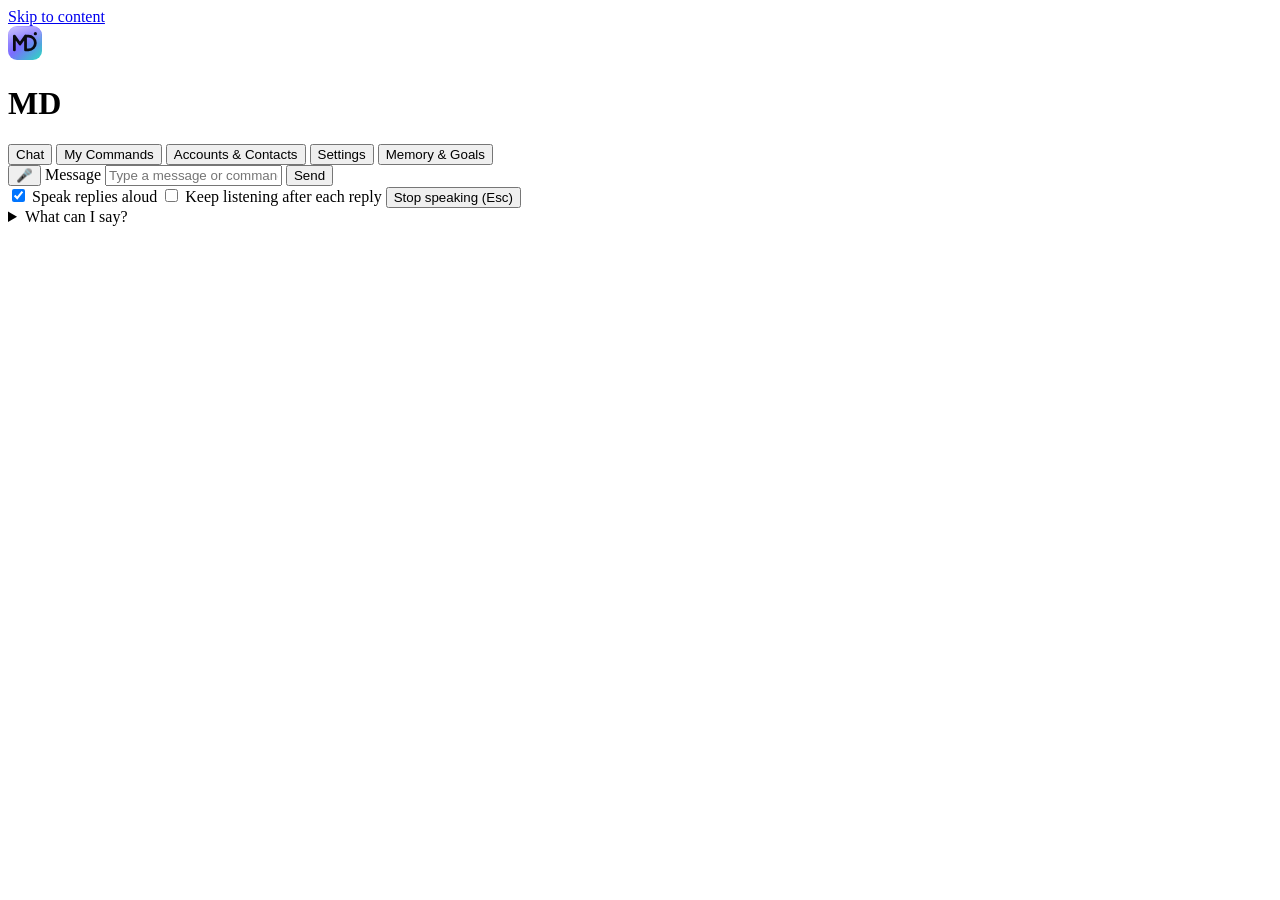
==== desktop/app/web/static/index.html @ e4e957cb "Rebrand to MD, add desktop app and Windows installer build - Website: MD name and monogram logo, ins" ====
<!doctype html>
<html lang="en">
<head>
  <meta charset="utf-8">
  <meta name="viewport" content="width=device-width, initial-scale=1">
  <meta name="token" content="__TOKEN__">
  <title>MD</title>
  <link rel="stylesheet" href="/static/style.css">
</head>
<body>
  <a class="skip" href="#main">Skip to content</a>
  <header class="top">
    <div class="brand-row">
      <svg xmlns="http://www.w3.org/2000/svg" viewBox="0 0 64 64" aria-hidden="true" class="app-logo" width="34" height="34">
        <defs>
          <linearGradient id="mdw-bg" x1="6" y1="4" x2="60" y2="62" gradientUnits="userSpaceOnUse">
            <stop offset="0" stop-color="#a99cff"/>
            <stop offset=".45" stop-color="#7b6cff"/>
            <stop offset="1" stop-color="#2fd4c4"/>
          </linearGradient>
          <linearGradient id="mdw-shine" x1="32" y1="0" x2="32" y2="34" gradientUnits="userSpaceOnUse">
            <stop offset="0" stop-color="#fff" stop-opacity=".35"/>
            <stop offset="1" stop-color="#fff" stop-opacity="0"/>
          </linearGradient>
        </defs>
        <rect width="64" height="64" rx="17" fill="url(#mdw-bg)"/>
        <rect x="1" y="1" width="62" height="62" rx="16" fill="url(#mdw-shine)"/>
        <path d="M12 45V19l10.5 15L33 19v26M33 19h5.5a13 13 0 0 1 0 26H33" fill="none" stroke="#0a0b12" stroke-width="5.2" stroke-linecap="round" stroke-linejoin="round"/>
        <circle cx="51.5" cy="14.5" r="3" fill="#0a0b12"/>
      </svg>
      <h1 id="app-name">MD</h1>
    </div>
    <p id="bg-status" class="muted small" aria-live="polite"></p>
    <nav role="tablist" aria-label="Sections">
      <button role="tab" id="tab-chat" aria-controls="panel-chat" aria-selected="true">Chat</button>
      <button role="tab" id="tab-commands" aria-controls="panel-commands" aria-selected="false" tabindex="-1">My Commands</button>
      <button role="tab" id="tab-accounts" aria-controls="panel-accounts" aria-selected="false" tabindex="-1">Accounts &amp; Contacts</button>
      <button role="tab" id="tab-settings" aria-controls="panel-settings" aria-selected="false" tabindex="-1">Settings</button>
      <button role="tab" id="tab-memory" aria-controls="panel-memory" aria-selected="false" tabindex="-1">Memory &amp; Goals</button>
    </nav>
  </header>

  <main id="main">
    <!-- CHAT -->
    <section role="tabpanel" id="panel-chat" aria-labelledby="tab-chat">
      <div id="log" class="log" role="log" aria-live="polite" aria-label="Conversation"></div>

      <div id="call-banner" class="confirm" hidden role="alertdialog" aria-labelledby="call-q">
        <p id="call-q"></p>
        <p class="muted small">Only record if everyone on the call agrees — recording people without consent is illegal in many places.</p>
        <div class="row">
          <button id="call-record" class="primary">Record &amp; take notes</button>
          <button id="call-skip">No</button>
        </div>
      </div>

      <div id="ask" class="confirm" hidden role="alertdialog" aria-labelledby="ask-q">
        <p id="ask-q"></p>
        <div id="ask-options" class="row"></div>
        <form id="ask-form" class="row" hidden>
          <label class="grow"><span class="sr-only">Your answer</span><input id="ask-input" autocomplete="off"></label>
          <button type="button" class="dictate" data-target="ask-input" aria-label="Answer by voice">🎤</button>
          <button class="primary">Answer</button>
        </form>
        <button id="ask-cancel" class="link">Cancel</button>
      </div>

      <form id="chat-form" class="composer" autocomplete="off">
        <button type="button" id="mic" class="mic" aria-label="Talk (Ctrl+Space)" title="Talk (Ctrl+Space)">
          <span class="mic-icon" aria-hidden="true">🎤</span>
          <span class="mic-level" aria-hidden="true"></span>
        </button>
        <label class="sr-only" for="text">Message</label>
        <input id="text" type="text" placeholder="Type a message or command… (or press Ctrl+Space and speak)">
        <button type="submit" class="primary">Send</button>
      </form>
      <div class="row small">
        <label><input type="checkbox" id="speak-toggle" checked> Speak replies aloud</label>
        <label><input type="checkbox" id="auto-listen"> Keep listening after each reply</label>
        <button type="button" id="stop-speaking" class="link">Stop speaking (Esc)</button>
        <span id="mic-status" class="muted" aria-live="polite"></span>
      </div>
      <details class="hints">
        <summary>What can I say?</summary>
        <p>“open notepad”, “notepad kholo”, “what time is it”, “remind me in 10 minutes to drink water”,
           “read the screen”, “what's on my screen”, “search youtube for naat”, “type hello”, “press ctrl+s”,
           “volume up”, “add goal learn urdu”, “what are my goals”, “start focus for 25 minutes”,
           “battery status”, “namaz ka time”, “open notepad then type hello”,
           “open youtube on NexTube”, “Mama ji ko WhatsApp karo ke main raste mein hoon”, “yeh kya likha hai” — or just chat.
           Say the wake name (Settings → Voice) to talk without pressing anything.
           <b>Ctrl+Alt+T</b> anywhere translates selected text (or the text under the mouse) into Roman Urdu.
           Your own commands from <b>My Commands</b> work here too.</p>
      </details>
    </section>

    <!-- MY COMMANDS -->
    <section role="tabpanel" id="panel-commands" aria-labelledby="tab-commands" hidden>
      <h2>My Commands</h2>
      <p class="muted">Make your own commands. When you say the <b>phrase</b>, the companion does the <b>steps</b> in order.
        Use 🎤 to dictate instead of typing.</p>
      <details class="hints" open>
        <summary>Steps you can use</summary>
        <ul>
          <li><code>open notepad</code>, <code>open gmail</code>, <code>open youtube.com</code></li>
          <li><code>type Assalam-o-Alaikum</code>, <code>press enter</code>, <code>press ctrl+s</code></li>
          <li><code>say: Good morning! Let's start the day.</code> — speaks a message</li>
          <li><code>wait 2</code> — pause 2 seconds</li>
          <li><code>start focus for 50 minutes</code>, <code>remind me in 30 minutes to stretch</code></li>
          <li><code>what time is it</code>, <code>namaz ka time</code>, <code>what are my goals</code>, <code>volume down</code></li>
        </ul>
      </details>
      <div id="commands"></div>
      <div class="row">
        <button id="add-command">+ Add command</button>
        <button id="save-commands" class="primary">Save commands</button>
        <span id="commands-status" class="muted" aria-live="polite"></span>
      </div>
    </section>

    <!-- ACCOUNTS & CONTACTS -->
    <section role="tabpanel" id="panel-accounts" aria-labelledby="tab-accounts" hidden>
      <h2>Accounts</h2>
      <p class="muted">When you say “open YouTube”, I ask which account to use. Each browser profile is one account.
        Tick the profiles that belong to each site and give them the names you will say — e.g. YouTube: “NexTube”, “Ruhani Nasheeds”.
        If nothing is ticked for a site, I offer all profiles.</p>
      <div id="accounts"></div>

      <h2>WhatsApp contacts</h2>
      <p class="muted">Tell me how you say a name and how it is saved in WhatsApp. A phone number (with country code, e.g. +92…)
        opens the exact chat; without it I search WhatsApp for the saved name. I always read the message back and ask before sending.</p>
      <div id="contacts"></div>
      <div class="row">
        <button id="add-contact">+ Add contact</button>
        <button id="save-accounts" class="primary">Save accounts &amp; contacts</button>
        <span id="accounts-status" class="muted" aria-live="polite"></span>
      </div>
    </section>

    <!-- SETTINGS -->
    <section role="tabpanel" id="panel-settings" aria-labelledby="tab-settings" hidden>
      <h2>Settings</h2>
      <form id="settings-form">
        <fieldset>
          <legend>Features — switch on what you want</legend>
          <div id="features" class="features"></div>
        </fieldset>

        <fieldset>
          <legend>About you</legend>
          <label>Assistant's name (the wake word follows it: “Hey MD”) <input name="assistant.name" placeholder="MD"></label>
          <label>Your name <input name="user.name"></label>
          <label>City <input name="user.city"></label>
          <label>Latitude <input name="user.latitude" inputmode="decimal" placeholder="e.g. 24.86"></label>
          <label>Longitude <input name="user.longitude" inputmode="decimal" placeholder="e.g. 67.01"></label>
          <p class="muted">Latitude/longitude are needed for prayer times. Find them by searching “&lt;your city&gt; coordinates”.</p>
        </fieldset>

        <fieldset>
          <legend>AI model</legend>
          <label>Chat model <select name="llm.chat_model" id="model-select"></select></label>
          <label>Creativity (0–1) <input name="llm.temperature" type="number" step="0.1" min="0" max="1"></label>
          <label>Max reply length (tokens) <input name="llm.max_tokens" type="number" min="50" max="4000"></label>
          <label>Translation model (English → Roman Urdu) <select name="llm.translate_model" id="translate-model-select"></select></label>
        </fieldset>

        <fieldset>
          <legend>Voice</legend>
          <label class="check"><input type="checkbox" name="voice.wake_enabled"> Wake word — talk by saying my name, no button needed</label>
          <label>Wake names (comma separated) <input name="voice.wake_phrases" placeholder="hey companion, companion"></label>
          <p class="muted">Pick a name that isn't an everyday word (e.g. “Hey Noor”, “Companion”), so normal talk doesn't wake me.</p>
          <label>Wake sensitivity <input name="voice.wake_sensitivity" type="range" min="0.6" max="0.95" step="0.01"></label>
          <p class="muted small">Left = wakes more easily (more false alarms). Right = you must say the name clearly.</p>
          <label>Microphone <select name="voice.input_device" id="mic-select"></select></label>
          <div class="row">
            <button type="button" id="mic-test">Test microphone (speak for 4 seconds)</button>
            <span id="mic-test-result" class="muted" aria-live="polite"></span>
          </div>
          <label>Speech recognition model
            <select name="voice.stt_model_size">
              <option value="tiny">tiny — fastest</option>
              <option value="base">base — fast (default)</option>
              <option value="small">small — understands accents better, ~3x slower</option>
              <option value="medium">medium — best, slow</option>
            </select></label>
          <label>Language you speak
            <select name="voice.language">
              <option value="en">English / Roman Urdu</option>
              <option value="ur">Urdu (writes Urdu script)</option>
              <option value="hi">Hindi (writes Devanagari)</option>
              <option value="">Auto-detect</option>
            </select></label>
          <label>Words to expect (names, Urdu words) <textarea name="voice.hint" rows="2"></textarea></label>
          <label>Voice for replies <select id="voice-select"></select></label>
          <label>Speaking speed <input id="rate" type="range" min="0.6" max="1.6" step="0.1" value="1"></label>
        </fieldset>


        <fieldset>
          <legend>Voice print — only trusted voices can wake me</legend>
          <label class="check"><input type="checkbox" name="voice.voiceprint_enabled"> Only respond to enrolled voices (up to 2 people)</label>
          <p class="muted small">Until someone enrols, everyone is accepted. This keeps strangers and the TV from giving commands;
            it is not strong security — a recording of your voice could fool it — and it never unlocks the computer.</p>
          <label>How strict (0.3 = easy … 0.8 = very strict) <input name="voice.voiceprint_threshold" type="range" min="0.3" max="0.8" step="0.05"></label>
          <ul id="vp-profiles" class="list"></ul>
          <div id="vp-enrol" class="card">
            <p><b>Enrol a voice</b> — press each button, wait for the beep, and read the sentence in your normal voice (uses this laptop's microphone).</p>
            <ol id="vp-sentences"></ol>
            <div class="row">
              <label class="grow">Name for this voice <input id="vp-name" placeholder="e.g. Muheb"></label>
              <button type="button" id="vp-save" class="primary">Save voice</button>
            </div>
            <p id="vp-status" class="muted" aria-live="polite"></p>
          </div>
        </fieldset>

        <fieldset>
          <legend>Prayer &amp; daily routine</legend>
          <label class="check"><input type="checkbox" name="scheduler.prayer_reminders_enabled"> Prayer reminders</label>
          <label>Calculation method
            <select name="scheduler.prayer_method">
              <option>KARACHI</option><option>MUSLIM_WORLD_LEAGUE</option><option>UMM_AL_QURA</option>
              <option>EGYPTIAN</option><option>NORTH_AMERICA</option><option>DUBAI</option>
              <option>KUWAIT</option><option>QATAR</option><option>SINGAPORE</option>
            </select></label>
          <label>Madhab (Asr time)
            <select name="scheduler.madhab"><option>HANAFI</option><option>SHAFI</option></select></label>
          <label>Remind minutes before prayer <input name="scheduler.prayer_reminder_minutes_before" type="number" min="0" max="60"></label>
          <label>Daily check-in time <input name="scheduler.checkin_time" type="time"></label>
          <label class="check"><input type="checkbox" name="scheduler.wakeup_enabled"> Morning wake-up message</label>
          <label>Wake-up time <input name="scheduler.wakeup_time" type="time"></label>
        </fieldset>

        <fieldset>
          <legend>Expert mode — web development, design, architecture</legend>
          <label>Answer technical questions with
            <select name="expert.provider">
              <option value="local">Local model (free, private, slower and less capable)</option>
              <option value="claude">Claude (needs your own Anthropic API key; costs money)</option>
            </select></label>
          <label>Claude model
            <select name="expert.claude_model">
              <option value="claude-opus-5">Claude Opus 5 — best quality ($5 / $25 per million tokens)</option>
              <option value="claude-sonnet-5">Claude Sonnet 5 — cheaper ($2 / $10)</option>
              <option value="claude-haiku-4-5">Claude Haiku 4.5 — cheapest ($1 / $5)</option>
            </select></label>
          <label>Thinking effort
            <select name="expert.effort"><option>low</option><option>medium</option><option>high</option><option>xhigh</option><option>max</option></select></label>
          <label>Weekly spending limit (US$) <input name="expert.weekly_budget_usd" type="number" min="0" step="0.5"></label>
          <label class="check"><input type="checkbox" name="expert.route_technical"> Send web-dev / architecture questions to expert mode automatically</label>
          <p id="expert-usage" class="muted small"></p>
          <p class="muted small">To use Claude, set the <code>ANTHROPIC_API_KEY</code> environment variable in Windows yourself
            (or run <code>ant auth login</code>), then restart MD. MD never asks for or stores your key.
            When the weekly limit is reached, MD switches back to the local model until Monday.</p>
        </fieldset>

        <fieldset>
          <legend>Calls</legend>
          <label class="check"><input type="checkbox" name="calls.enabled"> Notice calls (WhatsApp, Teams, Zoom, Meet…) and stay silent during them</label>
          <label class="check"><input type="checkbox" name="calls.offer_recording"> Ask on every call whether to record it and take notes</label>
          <label class="check"><input type="checkbox" name="calls.debrief"> Talk the call through with me afterwards</label>
          <p class="muted small">Recordings and notes are saved on this laptop in <code>data/calls</code>. MD never records without asking you.</p>
        </fieldset>

        <fieldset>
          <legend>Background</legend>
          <label class="check"><input type="checkbox" id="autostart"> Start MD in the background when I sign in to Windows (tray icon, no windows)</label>
          <label class="check"><input type="checkbox" id="startmenu"> Show MD in the Start menu</label>
          <label class="check"><input type="checkbox" id="mouse-reading"> Mouse reading — say what's under the pointer when it rests</label>
          <p class="muted small">MD lives in the tray (near the clock). Closing this window keeps it running; use
            <b>Quit</b> in the tray menu to stop it. Ctrl+Alt+N opens this window from anywhere. While Windows is locked
            MD still listens and can answer, remind and read notifications, but won't control the computer until you unlock it.</p>
          <p id="bg-message" class="muted" aria-live="polite"></p>
        </fieldset>

        <fieldset>
          <legend>Notifications</legend>
          <label class="check"><input type="checkbox" name="notifications.enabled"> Watch notifications and read them out</label>
          <label class="check"><input type="checkbox" name="notifications.windows_toasts"> From all apps (Windows notifications — WhatsApp, Outlook, Teams…)</label>
          <label class="check"><input type="checkbox" name="notifications.browser_tabs"> From open browser tabs — unread counts in Gmail, WhatsApp Web, TikTok, Instagram… (works even when their notifications are off)</label>
          <label class="check"><input type="checkbox" name="notifications.read_content"> Read the message text aloud (off = only say which app)</label>
        </fieldset>

        <fieldset>
          <legend>Shortcuts &amp; WhatsApp</legend>
          <label class="check"><input type="checkbox" name="hotkeys.enabled"> Hotkeys on</label>
          <label>Translate hotkey <input name="hotkeys.translate" placeholder="&lt;ctrl&gt;+&lt;alt&gt;+t"></label>
          <label>Talk hotkey <input name="hotkeys.talk" placeholder="&lt;ctrl&gt;+&lt;alt&gt;+&lt;space&gt;"></label>
          <label>WhatsApp message language
            <select name="whatsapp.message_language">
              <option value="roman_urdu">Roman Urdu (convert English dictation)</option>
              <option value="as_spoken">Exactly as I said it</option>
            </select></label>
          <label class="check"><input type="checkbox" name="whatsapp.verify_contact"> Check the chat name on screen before sending (recommended)</label>
        </fieldset>

        <fieldset>
          <legend>Focus sessions</legend>
          <label>Default length (minutes) <input name="focus.default_minutes" type="number" min="5" max="180"></label>
          <label>Distracting sites/apps (comma separated) <input name="focus.distractions"></label>
        </fieldset>

        <div class="row sticky">
          <button type="submit" class="primary">Save settings</button>
          <span id="settings-status" class="muted" aria-live="polite"></span>
        </div>
      </form>
    </section>

    <!-- MEMORY & GOALS -->
    <section role="tabpanel" id="panel-memory" aria-labelledby="tab-memory" hidden>
      <h2>Memory &amp; Goals</h2>
      <p id="prayer-line" class="card"></p>

      <h3>Goals</h3>
      <ul id="goals" class="list"></ul>
      <form id="goal-form" class="row">
        <label class="grow">New goal <input id="goal-input"></label>
        <button type="button" class="dictate" data-target="goal-input" aria-label="Dictate goal">🎤</button>
        <button class="primary">Add goal</button>
      </form>

      <h3>Reminders</h3>
      <ul id="reminders" class="list"></ul>

      <h3>What I remember about you</h3>
      <ul id="memories" class="list"></ul>
      <form id="memory-form" class="row">
        <label class="grow">Teach me something <input id="memory-input" placeholder="e.g. My sister's name is Ayesha"></label>
        <button type="button" class="dictate" data-target="memory-input" aria-label="Dictate memory">🎤</button>
        <button class="primary">Remember</button>
      </form>
    </section>
  </main>

  <div id="toast" class="toast" role="status" aria-live="assertive" hidden></div>

  <template id="platform-tpl">
    <fieldset class="platform">
      <legend></legend>
      <div class="profiles"></div>
    </fieldset>
  </template>

  <template id="contact-tpl">
    <div class="contact card row">
      <label class="grow">I say <input class="spoken" placeholder="mama ji"></label>
      <label class="grow">Saved in WhatsApp as <input class="wa-name" placeholder="Mama Ji"></label>
      <label class="grow">Phone (optional) <input class="phone" placeholder="+92 300 1234567" inputmode="tel"></label>
      <button type="button" class="dictate-contact" aria-label="Dictate name">🎤</button>
      <button type="button" class="delete danger">Delete</button>
    </div>
  </template>

  <template id="command-tpl">
    <div class="command card">
      <label>When I say
        <span class="row"><input class="phrase grow" placeholder="e.g. work mode">
        <button type="button" class="dictate-phrase" aria-label="Dictate phrase">🎤</button></span>
      </label>
      <label>Do these steps (one per line)
        <textarea class="steps" rows="4" placeholder="open vs code&#10;open gmail&#10;say: Let's get to work!"></textarea>
      </label>
      <div class="row">
        <button type="button" class="dictate-step">🎤 Add a step by voice</button>
        <button type="button" class="check-steps">Check steps</button>
        <button type="button" class="try">▶ Try it</button>
        <button type="button" class="delete danger">Delete</button>
      </div>
      <ul class="preview small"></ul>
    </div>
  </template>

  <script src="/static/app.js"></script>
</body>
</html>
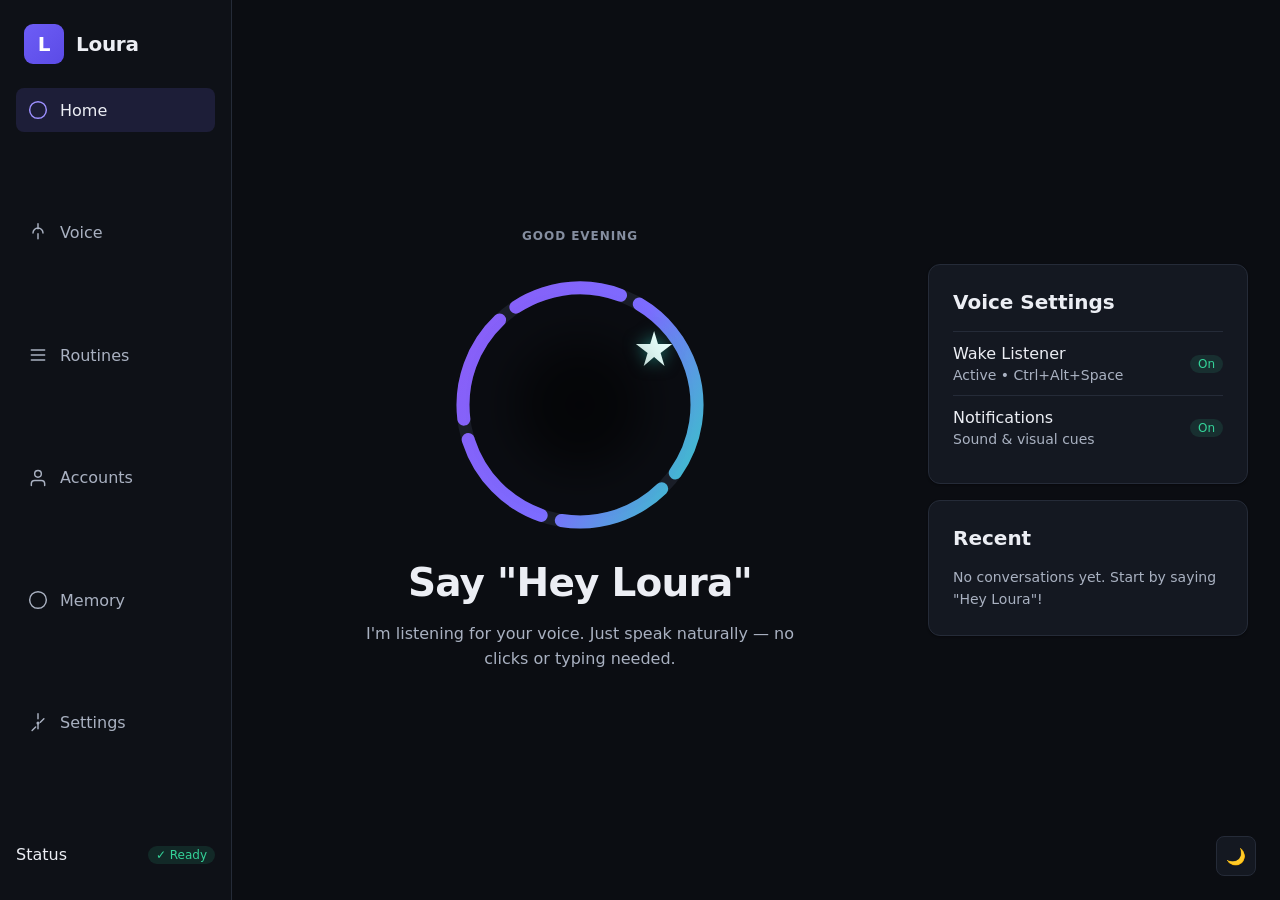
==== commit f3dfc226: "Build complete Loura voice assistant website - Production-ready HTML/CSS/JavaScript implementation -" ====
--- a/desktop/app/web/static/index.html
+++ b/desktop/app/web/static/index.html
@@ -1,375 +1,533 @@
-<!doctype html>
+<!DOCTYPE html>
 <html lang="en">
 <head>
-  <meta charset="utf-8">
-  <meta name="viewport" content="width=device-width, initial-scale=1">
-  <meta name="token" content="__TOKEN__">
-  <title>MD</title>
-  <link rel="stylesheet" href="/static/style.css">
+    <meta charset="UTF-8">
+    <meta name="viewport" content="width=device-width, initial-scale=1.0">
+    <title>Loura - Voice Assistant</title>
+    <style>
+        * { margin: 0; padding: 0; box-sizing: border-box; }
+        html, body { height: 100%; }
+
+        :root {
+            --violet: #8b5cf6;
+            --indigo: #7c6cff;
+            --teal: #2dd4bf;
+            --star: #e6fffb;
+            --bg: #0b0d12;
+            --bg-side: #0e1117;
+            --surface: #141821;
+            --surface-2: #1a1f2a;
+            --surface-3: #222836;
+            --border: #252b38;
+            --border-strong: #353d4f;
+            --control-border: #646d82;
+            --text: #eceef4;
+            --text-2: #a9b1c1;
+            --text-3: #858ea0;
+            --accent: #9d90ff;
+            --accent-bg: #6d5df6;
+            --accent-bg-hover: #7b6cff;
+            --accent-soft: rgba(124, 108, 255, 0.14);
+            --focus: #b3a9ff;
+            --success: #34d399;
+            --warning: #fbbf24;
+            --danger: #f87171;
+            --shadow-1: 0 1px 2px rgba(0, 0, 0, 0.35);
+            --shadow-2: 0 6px 20px rgba(0, 0, 0, 0.35), 0 1px 3px rgba(0, 0, 0, 0.3);
+            --shadow-3: 0 18px 48px rgba(0, 0, 0, 0.5);
+            --font: "Segoe UI Variable Text", "Segoe UI", system-ui, sans-serif;
+            --font-display: "Segoe UI Variable Display", "Segoe UI", system-ui, sans-serif;
+            --ease: cubic-bezier(0.2, 0.7, 0.2, 1);
+        }
+
+        :root[data-theme="light"] {
+            --bg: #f5f6fa;
+            --bg-side: #eef0f6;
+            --surface: #ffffff;
+            --surface-2: #f3f4f8;
+            --surface-3: #e9ebf2;
+            --border: #e1e4ec;
+            --border-strong: #cbd0dc;
+            --control-border: #858c9e;
+            --text: #11141d;
+            --text-2: #4a5263;
+            --text-3: #636b7d;
+            --accent: #5443e0;
+            --accent-bg: #5b4be6;
+            --accent-bg-hover: #4d3ddc;
+            --accent-soft: rgba(91, 75, 230, 0.1);
+            --focus: #5b4be6;
+            --success: #0f7b5a;
+            --warning: #9a5b00;
+            --danger: #c62828;
+            --star: #5b4be6;
+            --shadow-1: 0 1px 2px rgba(17, 20, 29, 0.06);
+            --shadow-2: 0 6px 20px rgba(17, 20, 29, 0.08), 0 1px 3px rgba(17, 20, 29, 0.06);
+            --shadow-3: 0 18px 48px rgba(17, 20, 29, 0.16);
+        }
+
+        body {
+            background: var(--bg);
+            color: var(--text);
+            font: 400 16px/1.55 var(--font);
+        }
+
+        h1 { font: 600 31px/37px var(--font-display); letter-spacing: -0.01em; margin: 0; }
+        h2 { font: 600 20px/26px var(--font-display); margin: 0; }
+        h3 { font: 600 16px var(--font-display); margin: 0; }
+
+        .app { display: grid; grid-template-columns: 232px 1fr; height: 100vh; }
+
+        .sidebar {
+            display: flex;
+            flex-direction: column;
+            background: var(--bg-side);
+            border-right: 1px solid var(--border);
+            padding: 24px 16px;
+            gap: 24px;
+            overflow-y: auto;
+        }
+
+        .brand { display: flex; align-items: center; gap: 12px; padding: 0 8px; }
+        .brand-icon {
+            width: 40px;
+            height: 40px;
+            border-radius: 9px;
+            background: linear-gradient(135deg, #6d5df6, #5b4be6);
+            display: flex;
+            align-items: center;
+            justify-content: center;
+            color: #fff;
+            font: 600 20px var(--font-display);
+        }
+        .brand-name { font: 600 20px var(--font-display); letter-spacing: -0.015em; }
+
+        .nav { display: grid; gap: 2px; flex: 1; }
+        .nav-btn {
+            display: flex;
+            align-items: center;
+            gap: 12px;
+            width: 100%;
+            height: 44px;
+            padding: 0 12px;
+            background: transparent;
+            border: none;
+            border-radius: 8px;
+            color: var(--text-2);
+            font: 500 16px var(--font);
+            cursor: pointer;
+            transition: all 150ms var(--ease);
+        }
+        .nav-btn:hover { background: var(--surface-2); color: var(--text); }
+        .nav-btn.active { background: var(--accent-soft); color: var(--text); }
+        .nav-btn.active svg { stroke: var(--accent); }
+        .nav-icon { width: 20px; height: 20px; flex: none; stroke: currentColor; stroke-width: 1.75; stroke-linecap: round; stroke-linejoin: round; }
+
+        main { overflow-y: auto; }
+        .panel { max-width: 1040px; margin: 0 auto; padding: 32px; display: none; }
+        .panel.active { display: block; }
+
+        .panel-home {
+            display: grid !important;
+            grid-template-columns: 1fr 320px;
+            gap: 32px;
+            min-height: 100vh;
+            place-items: center;
+            max-width: 1200px;
+        }
+
+        .stage { display: flex; flex-direction: column; align-items: center; gap: 16px; text-align: center; }
+        .eyebrow { font: 600 12px var(--font); letter-spacing: 0.08em; text-transform: uppercase; color: var(--text-3); }
+
+        .orb {
+            position: relative;
+            width: 260px;
+            height: 260px;
+            border: none;
+            background: none;
+            padding: 0;
+            cursor: pointer;
+            display: grid;
+            place-items: center;
+            border-radius: 50%;
+            -webkit-tap-highlight-color: transparent;
+            margin: 16px 0 0;
+        }
+
+        .orb-svg {
+            width: 100%;
+            height: 100%;
+            overflow: visible;
+        }
+
+        .orb-track { fill: none; stroke: var(--border); stroke-width: 10; opacity: 0.6; }
+        .orb-ring {
+            fill: none;
+            stroke: url(#gradient);
+            stroke-width: 10;
+            stroke-linecap: round;
+            stroke-dasharray: 84 16;
+            transform: rotate(-18deg);
+            transform-origin: 100px 100px;
+            transition: stroke-width 240ms var(--ease);
+        }
+
+        .orb-spinner { transform-origin: 100px 100px; }
+        .orb-star { fill: var(--star); transform-origin: 157px 43px; filter: drop-shadow(0 0 6px rgba(45, 212, 191, 0.55)); }
+        :root[data-theme="light"] .orb-star { filter: none; }
+
+        .orb-halo {
+            position: absolute;
+            inset: 14%;
+            border-radius: 50%;
+            background: radial-gradient(circle, rgba(124, 108, 255, 0.35), rgba(45, 212, 191, 0.08) 55%, transparent 70%);
+            filter: blur(18px);
+            opacity: 0.55;
+            transition: opacity 240ms var(--ease);
+            pointer-events: none;
+        }
+
+        .orb-wave {
+            position: absolute;
+            inset: 19%;
+            border-radius: 50%;
+            border: 2px solid var(--indigo);
+            opacity: 0;
+            pointer-events: none;
+        }
+
+        .orb[data-phase="idle"] .orb-svg { animation: breathe 5s ease-in-out infinite; }
+        .orb[data-phase="listening"] .orb-ring { stroke-width: 12; }
+        .orb[data-phase="listening"] .orb-halo { opacity: 1; }
+        .orb[data-phase="thinking"] .orb-spinner { animation: spin 1.1s cubic-bezier(0.5, 0.1, 0.5, 0.9) infinite; }
+        .orb[data-phase="speaking"] .orb-wave { animation: ripple 2.1s var(--ease) infinite; }
+        .orb[data-phase="speaking"] .orb-wave.w2 { animation-delay: 0.7s; }
+        .orb[data-phase="speaking"] .orb-wave.w3 { animation-delay: 1.4s; }
+
+        @keyframes breathe { 0%, 100% { transform: scale(1); } 50% { transform: scale(1.025); } }
+        @keyframes spin { to { transform: rotate(360deg); } }
+        @keyframes ripple { 0% { transform: scale(0.85); opacity: 0.55; } 100% { transform: scale(1.45); opacity: 0; } }
+
+        .phase-title { font: 600 39px/47px var(--font-display); letter-spacing: -0.02em; margin-top: 8px; }
+        .phase-hint { color: var(--text-2); max-width: 44ch; }
+
+        .home-side { display: grid; gap: 16px; }
+
+        .card {
+            background: var(--surface);
+            border: 1px solid var(--border);
+            border-radius: 12px;
+            padding: 24px;
+            box-shadow: var(--shadow-1);
+        }
+
+        .switch-row {
+            display: flex;
+            align-items: center;
+            justify-content: space-between;
+            gap: 16px;
+            padding: 12px 0;
+            border-top: 1px solid var(--border);
+        }
+        .switch-row:first-child { border-top: none; padding-top: 0; }
+
+        .switch-label { font: 500 16px var(--font); }
+        .switch-desc { font: 400 14px var(--font); color: var(--text-2); margin-top: 4px; }
+
+        .badge {
+            display: inline-flex;
+            align-items: center;
+            gap: 4px;
+            padding: 2px 8px;
+            border-radius: 999px;
+            font: 500 12px var(--font);
+            color: var(--success);
+            background: rgba(52, 211, 153, 0.12);
+        }
+
+        .btn {
+            display: inline-flex;
+            align-items: center;
+            justify-content: center;
+            gap: 8px;
+            height: 40px;
+            padding: 0 16px;
+            border-radius: 8px;
+            border: none;
+            font: 600 14px var(--font);
+            cursor: pointer;
+            transition: background 150ms var(--ease);
+        }
+
+        .btn-primary { background: var(--accent-bg); color: #fff; box-shadow: var(--shadow-1); }
+        .btn-primary:hover { background: var(--accent-bg-hover); }
+
+        .btn-secondary { background: var(--surface-2); border: 1px solid var(--border-strong); color: var(--text); }
+        .btn-secondary:hover { background: var(--surface-3); }
+
+        .voice-grid {
+            display: grid;
+            grid-template-columns: repeat(auto-fill, minmax(200px, 1fr));
+            gap: 12px;
+            margin-top: 24px;
+        }
+
+        .voice-card {
+            position: relative;
+            display: grid;
+            gap: 8px;
+            padding: 16px;
+            background: var(--surface-2);
+            border: 1px solid var(--border);
+            border-radius: 12px;
+            cursor: pointer;
+            transition: border-color 150ms var(--ease);
+        }
+
+        .voice-card:hover { border-color: var(--border-strong); }
+        .voice-card.selected { border-color: var(--accent); box-shadow: 0 0 0 1px var(--accent) inset; }
+
+        .voice-pick { display: flex; align-items: center; gap: 12px; }
+        .avatar {
+            width: 40px;
+            height: 40px;
+            border-radius: 50%;
+            flex: none;
+            display: grid;
+            place-items: center;
+            font: 650 16px var(--font);
+            color: #fff;
+            background: linear-gradient(135deg, hsl(240, 70%, 58%), hsl(280, 70%, 45%));
+        }
+        .voice-meta { display: grid; min-width: 0; }
+        .voice-name { font: 600 16px var(--font); }
+        .voice-accent { font: 400 12px var(--font); color: var(--text-2); }
+
+        .theme-btn {
+            position: fixed;
+            bottom: 24px;
+            right: 24px;
+            width: 40px;
+            height: 40px;
+            border-radius: 8px;
+            background: var(--surface);
+            border: 1px solid var(--border);
+            cursor: pointer;
+            display: grid;
+            place-items: center;
+            font: 16px system-ui;
+            transition: background 150ms var(--ease);
+        }
+
+        .theme-btn:hover { background: var(--surface-2); }
+
+        @media (prefers-reduced-motion: reduce) {
+            * { animation-duration: 1ms !important; transition-duration: 1ms !important; }
+            .orb[data-phase="thinking"] .orb-ring { stroke-dasharray: 20 6; }
+        }
+
+        @media (max-width: 820px) {
+            .app { grid-template-columns: 1fr; }
+            .sidebar { display: none; }
+            .panel { padding: 24px 16px; }
+            .panel-home { grid-template-columns: 1fr; }
+            .orb { width: 210px; height: 210px; }
+        }
+    </style>
 </head>
-<body>
-  <a class="skip" href="#main">Skip to content</a>
-  <header class="top">
-    <div class="brand-row">
-      <svg xmlns="http://www.w3.org/2000/svg" viewBox="0 0 64 64" aria-hidden="true" class="app-logo" width="34" height="34">
-        <defs>
-          <linearGradient id="mdw-bg" x1="6" y1="4" x2="60" y2="62" gradientUnits="userSpaceOnUse">
-            <stop offset="0" stop-color="#a99cff"/>
-            <stop offset=".45" stop-color="#7b6cff"/>
-            <stop offset="1" stop-color="#2fd4c4"/>
-          </linearGradient>
-          <linearGradient id="mdw-shine" x1="32" y1="0" x2="32" y2="34" gradientUnits="userSpaceOnUse">
-            <stop offset="0" stop-color="#fff" stop-opacity=".35"/>
-            <stop offset="1" stop-color="#fff" stop-opacity="0"/>
-          </linearGradient>
-        </defs>
-        <rect width="64" height="64" rx="17" fill="url(#mdw-bg)"/>
-        <rect x="1" y="1" width="62" height="62" rx="16" fill="url(#mdw-shine)"/>
-        <path d="M12 45V19l10.5 15L33 19v26M33 19h5.5a13 13 0 0 1 0 26H33" fill="none" stroke="#0a0b12" stroke-width="5.2" stroke-linecap="round" stroke-linejoin="round"/>
-        <circle cx="51.5" cy="14.5" r="3" fill="#0a0b12"/>
-      </svg>
-      <h1 id="app-name">MD</h1>
+<body data-theme="dark">
+    <div class="app">
+        <div class="sidebar">
+            <div class="brand">
+                <div class="brand-icon">L</div>
+                <div class="brand-name">Loura</div>
+            </div>
+
+            <div class="nav">
+                <button class="nav-btn active" data-page="home" onclick="switchPage(this)">
+                    <svg class="nav-icon" viewBox="0 0 24 24" fill="none"><circle cx="12" cy="12" r="10"></circle></svg>
+                    Home
+                </button>
+                <button class="nav-btn" data-page="voice" onclick="switchPage(this)">
+                    <svg class="nav-icon" viewBox="0 0 24 24" fill="none"><path d="M12 1v6m0 6v6M6 12a6 6 0 0 1 12 0"></path></svg>
+                    Voice
+                </button>
+                <button class="nav-btn" data-page="routines" onclick="switchPage(this)">
+                    <svg class="nav-icon" viewBox="0 0 24 24" fill="none"><path d="M4 6h16M4 12h16M4 18h16"></path></svg>
+                    Routines
+                </button>
+                <button class="nav-btn" data-page="accounts" onclick="switchPage(this)">
+                    <svg class="nav-icon" viewBox="0 0 24 24" fill="none"><path d="M20 21v-2a4 4 0 0 0-4-4H8a4 4 0 0 0-4 4v2M12 3a4 4 0 1 0 0 8 4 4 0 0 0 0-8z"></path></svg>
+                    Accounts
+                </button>
+                <button class="nav-btn" data-page="memory" onclick="switchPage(this)">
+                    <svg class="nav-icon" viewBox="0 0 24 24" fill="none"><path d="M12 2C6.48 2 2 6.48 2 12s4.48 10 10 10 10-4.48 10-10S17.52 2 12 2z"></path></svg>
+                    Memory
+                </button>
+                <button class="nav-btn" data-page="settings" onclick="switchPage(this)">
+                    <svg class="nav-icon" viewBox="0 0 24 24" fill="none"><circle cx="12" cy="12" r="1"></circle><path d="M12 1v6m0 6v6m7.07-12.07l-4.24 4.24m-5.66 5.66l-4.24 4.24"></path></svg>
+                    Settings
+                </button>
+            </div>
+
+            <div style="margin-top: auto;">
+                <div class="switch-row" style="border-top: none; padding-top: 0;">
+                    <span class="switch-label">Status</span>
+                    <span class="badge">✓ Ready</span>
+                </div>
+            </div>
+        </div>
+
+        <main>
+            <div class="panel panel-home active" data-page="home">
+                <div class="stage">
+                    <div class="eyebrow">Good evening</div>
+                    <button class="orb" data-phase="idle" onclick="cyclePhase()">
+                        <svg class="orb-svg" viewBox="0 0 200 200">
+                            <defs>
+                                <linearGradient id="gradient" x1="0%" y1="0%" x2="100%" y2="100%">
+                                    <stop offset="0%" stop-color="var(--violet)"></stop>
+                                    <stop offset="55%" stop-color="var(--indigo)"></stop>
+                                    <stop offset="100%" stop-color="var(--teal)"></stop>
+                                </linearGradient>
+                            </defs>
+                            <circle class="orb-track" cx="100" cy="100" r="90"></circle>
+                            <g class="orb-spinner">
+                                <circle class="orb-ring" cx="100" cy="100" r="90"></circle>
+                            </g>
+                            <polygon class="orb-star" points="157,43 160,53 171,53 162,60 165,70 157,63 149,70 152,60 143,53 154,53"></polygon>
+                            <circle class="orb-halo" cx="100" cy="100" r="50"></circle>
+                            <circle class="orb-wave w1" cx="100" cy="100" r="50"></circle>
+                            <circle class="orb-wave w2" cx="100" cy="100" r="50"></circle>
+                            <circle class="orb-wave w3" cx="100" cy="100" r="50"></circle>
+                        </svg>
+                    </button>
+                    <h1 class="phase-title">Say "Hey Loura"</h1>
+                    <p class="phase-hint">I'm listening for your voice. Just speak naturally — no clicks or typing needed.</p>
+                </div>
+
+                <div class="home-side">
+                    <div class="card">
+                        <h2 style="margin-bottom: 16px;">Voice Settings</h2>
+                        <div class="switch-row">
+                            <div>
+                                <div class="switch-label">Wake Listener</div>
+                                <div class="switch-desc">Active • Ctrl+Alt+Space</div>
+                            </div>
+                            <span class="badge">On</span>
+                        </div>
+                        <div class="switch-row">
+                            <div>
+                                <div class="switch-label">Notifications</div>
+                                <div class="switch-desc">Sound & visual cues</div>
+                            </div>
+                            <span class="badge">On</span>
+                        </div>
+                    </div>
+
+                    <div class="card">
+                        <h2 style="margin-bottom: 16px;">Recent</h2>
+                        <p style="color: var(--text-2); font-size: 14px;">No conversations yet. Start by saying "Hey Loura"!</p>
+                    </div>
+                </div>
+            </div>
+
+            <div class="panel" data-page="voice">
+                <h1 style="margin-bottom: 24px;">Voice</h1>
+                <p style="color: var(--text-2); margin-bottom: 24px;">Choose how I sound.</p>
+                <div class="voice-grid">
+                    <div class="voice-card selected">
+                        <div class="voice-pick">
+                            <div class="avatar">A</div>
+                            <div class="voice-meta">
+                                <div class="voice-name">Amy</div>
+                                <div class="voice-accent">Neural • Female</div>
+                            </div>
+                        </div>
+                        <div class="badge">✓ Ready</div>
+                    </div>
+                    <div class="voice-card">
+                        <div class="voice-pick">
+                            <div class="avatar" style="background: linear-gradient(135deg, hsl(180, 70%, 58%), hsl(220, 70%, 45%));">J</div>
+                            <div class="voice-meta">
+                                <div class="voice-name">James</div>
+                                <div class="voice-accent">Neural • Male</div>
+                            </div>
+                        </div>
+                        <button class="btn btn-secondary" style="height: 24px; padding: 0 8px; font-size: 12px;">Download</button>
+                    </div>
+                </div>
+            </div>
+
+            <div class="panel" data-page="routines">
+                <h1 style="margin-bottom: 24px;">Routines</h1>
+                <div class="card" style="text-align: center; padding: 48px;">
+                    <p style="color: var(--text-2); margin-bottom: 16px;">No routines yet</p>
+                    <button class="btn btn-primary">Create Routine</button>
+                </div>
+            </div>
+
+            <div class="panel" data-page="accounts">
+                <h1 style="margin-bottom: 24px;">Accounts</h1>
+                <div class="card">
+                    <p style="color: var(--text-2);">No accounts connected</p>
+                </div>
+            </div>
+
+            <div class="panel" data-page="memory">
+                <h1 style="margin-bottom: 24px;">Memory</h1>
+                <div class="card">
+                    <p style="color: var(--text-2);">No memories yet</p>
+                </div>
+            </div>
+
+            <div class="panel" data-page="settings">
+                <h1 style="margin-bottom: 24px;">Settings</h1>
+                <div class="card">
+                    <h2 style="margin-bottom: 16px;">About</h2>
+                    <p style="color: var(--text-2); font-size: 14px;">Loura v1.0.0</p>
+                </div>
+            </div>
+        </main>
     </div>
-    <p id="bg-status" class="muted small" aria-live="polite"></p>
-    <nav role="tablist" aria-label="Sections">
-      <button role="tab" id="tab-chat" aria-controls="panel-chat" aria-selected="true">Chat</button>
-      <button role="tab" id="tab-commands" aria-controls="panel-commands" aria-selected="false" tabindex="-1">My Commands</button>
-      <button role="tab" id="tab-accounts" aria-controls="panel-accounts" aria-selected="false" tabindex="-1">Accounts &amp; Contacts</button>
-      <button role="tab" id="tab-settings" aria-controls="panel-settings" aria-selected="false" tabindex="-1">Settings</button>
-      <button role="tab" id="tab-memory" aria-controls="panel-memory" aria-selected="false" tabindex="-1">Memory &amp; Goals</button>
-    </nav>
-  </header>
-
-  <main id="main">
-    <!-- CHAT -->
-    <section role="tabpanel" id="panel-chat" aria-labelledby="tab-chat">
-      <div id="log" class="log" role="log" aria-live="polite" aria-label="Conversation"></div>
-
-      <div id="call-banner" class="confirm" hidden role="alertdialog" aria-labelledby="call-q">
-        <p id="call-q"></p>
-        <p class="muted small">Only record if everyone on the call agrees — recording people without consent is illegal in many places.</p>
-        <div class="row">
-          <button id="call-record" class="primary">Record &amp; take notes</button>
-          <button id="call-skip">No</button>
-        </div>
-      </div>
-
-      <div id="ask" class="confirm" hidden role="alertdialog" aria-labelledby="ask-q">
-        <p id="ask-q"></p>
-        <div id="ask-options" class="row"></div>
-        <form id="ask-form" class="row" hidden>
-          <label class="grow"><span class="sr-only">Your answer</span><input id="ask-input" autocomplete="off"></label>
-          <button type="button" class="dictate" data-target="ask-input" aria-label="Answer by voice">🎤</button>
-          <button class="primary">Answer</button>
-        </form>
-        <button id="ask-cancel" class="link">Cancel</button>
-      </div>
-
-      <form id="chat-form" class="composer" autocomplete="off">
-        <button type="button" id="mic" class="mic" aria-label="Talk (Ctrl+Space)" title="Talk (Ctrl+Space)">
-          <span class="mic-icon" aria-hidden="true">🎤</span>
-          <span class="mic-level" aria-hidden="true"></span>
-        </button>
-        <label class="sr-only" for="text">Message</label>
-        <input id="text" type="text" placeholder="Type a message or command… (or press Ctrl+Space and speak)">
-        <button type="submit" class="primary">Send</button>
-      </form>
-      <div class="row small">
-        <label><input type="checkbox" id="speak-toggle" checked> Speak replies aloud</label>
-        <label><input type="checkbox" id="auto-listen"> Keep listening after each reply</label>
-        <button type="button" id="stop-speaking" class="link">Stop speaking (Esc)</button>
-        <span id="mic-status" class="muted" aria-live="polite"></span>
-      </div>
-      <details class="hints">
-        <summary>What can I say?</summary>
-        <p>“open notepad”, “notepad kholo”, “what time is it”, “remind me in 10 minutes to drink water”,
-           “read the screen”, “what's on my screen”, “search youtube for naat”, “type hello”, “press ctrl+s”,
-           “volume up”, “add goal learn urdu”, “what are my goals”, “start focus for 25 minutes”,
-           “battery status”, “namaz ka time”, “open notepad then type hello”,
-           “open youtube on NexTube”, “Mama ji ko WhatsApp karo ke main raste mein hoon”, “yeh kya likha hai” — or just chat.
-           Say the wake name (Settings → Voice) to talk without pressing anything.
-           <b>Ctrl+Alt+T</b> anywhere translates selected text (or the text under the mouse) into Roman Urdu.
-           Your own commands from <b>My Commands</b> work here too.</p>
-      </details>
-    </section>
-
-    <!-- MY COMMANDS -->
-    <section role="tabpanel" id="panel-commands" aria-labelledby="tab-commands" hidden>
-      <h2>My Commands</h2>
-      <p class="muted">Make your own commands. When you say the <b>phrase</b>, the companion does the <b>steps</b> in order.
-        Use 🎤 to dictate instead of typing.</p>
-      <details class="hints" open>
-        <summary>Steps you can use</summary>
-        <ul>
-          <li><code>open notepad</code>, <code>open gmail</code>, <code>open youtube.com</code></li>
-          <li><code>type Assalam-o-Alaikum</code>, <code>press enter</code>, <code>press ctrl+s</code></li>
-          <li><code>say: Good morning! Let's start the day.</code> — speaks a message</li>
-          <li><code>wait 2</code> — pause 2 seconds</li>
-          <li><code>start focus for 50 minutes</code>, <code>remind me in 30 minutes to stretch</code></li>
-          <li><code>what time is it</code>, <code>namaz ka time</code>, <code>what are my goals</code>, <code>volume down</code></li>
-        </ul>
-      </details>
-      <div id="commands"></div>
-      <div class="row">
-        <button id="add-command">+ Add command</button>
-        <button id="save-commands" class="primary">Save commands</button>
-        <span id="commands-status" class="muted" aria-live="polite"></span>
-      </div>
-    </section>
-
-    <!-- ACCOUNTS & CONTACTS -->
-    <section role="tabpanel" id="panel-accounts" aria-labelledby="tab-accounts" hidden>
-      <h2>Accounts</h2>
-      <p class="muted">When you say “open YouTube”, I ask which account to use. Each browser profile is one account.
-        Tick the profiles that belong to each site and give them the names you will say — e.g. YouTube: “NexTube”, “Ruhani Nasheeds”.
-        If nothing is ticked for a site, I offer all profiles.</p>
-      <div id="accounts"></div>
-
-      <h2>WhatsApp contacts</h2>
-      <p class="muted">Tell me how you say a name and how it is saved in WhatsApp. A phone number (with country code, e.g. +92…)
-        opens the exact chat; without it I search WhatsApp for the saved name. I always read the message back and ask before sending.</p>
-      <div id="contacts"></div>
-      <div class="row">
-        <button id="add-contact">+ Add contact</button>
-        <button id="save-accounts" class="primary">Save accounts &amp; contacts</button>
-        <span id="accounts-status" class="muted" aria-live="polite"></span>
-      </div>
-    </section>
-
-    <!-- SETTINGS -->
-    <section role="tabpanel" id="panel-settings" aria-labelledby="tab-settings" hidden>
-      <h2>Settings</h2>
-      <form id="settings-form">
-        <fieldset>
-          <legend>Features — switch on what you want</legend>
-          <div id="features" class="features"></div>
-        </fieldset>
-
-        <fieldset>
-          <legend>About you</legend>
-          <label>Assistant's name (the wake word follows it: “Hey MD”) <input name="assistant.name" placeholder="MD"></label>
-          <label>Your name <input name="user.name"></label>
-          <label>City <input name="user.city"></label>
-          <label>Latitude <input name="user.latitude" inputmode="decimal" placeholder="e.g. 24.86"></label>
-          <label>Longitude <input name="user.longitude" inputmode="decimal" placeholder="e.g. 67.01"></label>
-          <p class="muted">Latitude/longitude are needed for prayer times. Find them by searching “&lt;your city&gt; coordinates”.</p>
-        </fieldset>
-
-        <fieldset>
-          <legend>AI model</legend>
-          <label>Chat model <select name="llm.chat_model" id="model-select"></select></label>
-          <label>Creativity (0–1) <input name="llm.temperature" type="number" step="0.1" min="0" max="1"></label>
-          <label>Max reply length (tokens) <input name="llm.max_tokens" type="number" min="50" max="4000"></label>
-          <label>Translation model (English → Roman Urdu) <select name="llm.translate_model" id="translate-model-select"></select></label>
-        </fieldset>
-
-        <fieldset>
-          <legend>Voice</legend>
-          <label class="check"><input type="checkbox" name="voice.wake_enabled"> Wake word — talk by saying my name, no button needed</label>
-          <label>Wake names (comma separated) <input name="voice.wake_phrases" placeholder="hey companion, companion"></label>
-          <p class="muted">Pick a name that isn't an everyday word (e.g. “Hey Noor”, “Companion”), so normal talk doesn't wake me.</p>
-          <label>Wake sensitivity <input name="voice.wake_sensitivity" type="range" min="0.6" max="0.95" step="0.01"></label>
-          <p class="muted small">Left = wakes more easily (more false alarms). Right = you must say the name clearly.</p>
-          <label>Microphone <select name="voice.input_device" id="mic-select"></select></label>
-          <div class="row">
-            <button type="button" id="mic-test">Test microphone (speak for 4 seconds)</button>
-            <span id="mic-test-result" class="muted" aria-live="polite"></span>
-          </div>
-          <label>Speech recognition model
-            <select name="voice.stt_model_size">
-              <option value="tiny">tiny — fastest</option>
-              <option value="base">base — fast (default)</option>
-              <option value="small">small — understands accents better, ~3x slower</option>
-              <option value="medium">medium — best, slow</option>
-            </select></label>
-          <label>Language you speak
-            <select name="voice.language">
-              <option value="en">English / Roman Urdu</option>
-              <option value="ur">Urdu (writes Urdu script)</option>
-              <option value="hi">Hindi (writes Devanagari)</option>
-              <option value="">Auto-detect</option>
-            </select></label>
-          <label>Words to expect (names, Urdu words) <textarea name="voice.hint" rows="2"></textarea></label>
-          <label>Voice for replies <select id="voice-select"></select></label>
-          <label>Speaking speed <input id="rate" type="range" min="0.6" max="1.6" step="0.1" value="1"></label>
-        </fieldset>
-
-
-        <fieldset>
-          <legend>Voice print — only trusted voices can wake me</legend>
-          <label class="check"><input type="checkbox" name="voice.voiceprint_enabled"> Only respond to enrolled voices (up to 2 people)</label>
-          <p class="muted small">Until someone enrols, everyone is accepted. This keeps strangers and the TV from giving commands;
-            it is not strong security — a recording of your voice could fool it — and it never unlocks the computer.</p>
-          <label>How strict (0.3 = easy … 0.8 = very strict) <input name="voice.voiceprint_threshold" type="range" min="0.3" max="0.8" step="0.05"></label>
-          <ul id="vp-profiles" class="list"></ul>
-          <div id="vp-enrol" class="card">
-            <p><b>Enrol a voice</b> — press each button, wait for the beep, and read the sentence in your normal voice (uses this laptop's microphone).</p>
-            <ol id="vp-sentences"></ol>
-            <div class="row">
-              <label class="grow">Name for this voice <input id="vp-name" placeholder="e.g. Muheb"></label>
-              <button type="button" id="vp-save" class="primary">Save voice</button>
-            </div>
-            <p id="vp-status" class="muted" aria-live="polite"></p>
-          </div>
-        </fieldset>
-
-        <fieldset>
-          <legend>Prayer &amp; daily routine</legend>
-          <label class="check"><input type="checkbox" name="scheduler.prayer_reminders_enabled"> Prayer reminders</label>
-          <label>Calculation method
-            <select name="scheduler.prayer_method">
-              <option>KARACHI</option><option>MUSLIM_WORLD_LEAGUE</option><option>UMM_AL_QURA</option>
-              <option>EGYPTIAN</option><option>NORTH_AMERICA</option><option>DUBAI</option>
-              <option>KUWAIT</option><option>QATAR</option><option>SINGAPORE</option>
-            </select></label>
-          <label>Madhab (Asr time)
-            <select name="scheduler.madhab"><option>HANAFI</option><option>SHAFI</option></select></label>
-          <label>Remind minutes before prayer <input name="scheduler.prayer_reminder_minutes_before" type="number" min="0" max="60"></label>
-          <label>Daily check-in time <input name="scheduler.checkin_time" type="time"></label>
-          <label class="check"><input type="checkbox" name="scheduler.wakeup_enabled"> Morning wake-up message</label>
-          <label>Wake-up time <input name="scheduler.wakeup_time" type="time"></label>
-        </fieldset>
-
-        <fieldset>
-          <legend>Expert mode — web development, design, architecture</legend>
-          <label>Answer technical questions with
-            <select name="expert.provider">
-              <option value="local">Local model (free, private, slower and less capable)</option>
-              <option value="claude">Claude (needs your own Anthropic API key; costs money)</option>
-            </select></label>
-          <label>Claude model
-            <select name="expert.claude_model">
-              <option value="claude-opus-5">Claude Opus 5 — best quality ($5 / $25 per million tokens)</option>
-              <option value="claude-sonnet-5">Claude Sonnet 5 — cheaper ($2 / $10)</option>
-              <option value="claude-haiku-4-5">Claude Haiku 4.5 — cheapest ($1 / $5)</option>
-            </select></label>
-          <label>Thinking effort
-            <select name="expert.effort"><option>low</option><option>medium</option><option>high</option><option>xhigh</option><option>max</option></select></label>
-          <label>Weekly spending limit (US$) <input name="expert.weekly_budget_usd" type="number" min="0" step="0.5"></label>
-          <label class="check"><input type="checkbox" name="expert.route_technical"> Send web-dev / architecture questions to expert mode automatically</label>
-          <p id="expert-usage" class="muted small"></p>
-          <p class="muted small">To use Claude, set the <code>ANTHROPIC_API_KEY</code> environment variable in Windows yourself
-            (or run <code>ant auth login</code>), then restart MD. MD never asks for or stores your key.
-            When the weekly limit is reached, MD switches back to the local model until Monday.</p>
-        </fieldset>
-
-        <fieldset>
-          <legend>Calls</legend>
-          <label class="check"><input type="checkbox" name="calls.enabled"> Notice calls (WhatsApp, Teams, Zoom, Meet…) and stay silent during them</label>
-          <label class="check"><input type="checkbox" name="calls.offer_recording"> Ask on every call whether to record it and take notes</label>
-          <label class="check"><input type="checkbox" name="calls.debrief"> Talk the call through with me afterwards</label>
-          <p class="muted small">Recordings and notes are saved on this laptop in <code>data/calls</code>. MD never records without asking you.</p>
-        </fieldset>
-
-        <fieldset>
-          <legend>Background</legend>
-          <label class="check"><input type="checkbox" id="autostart"> Start MD in the background when I sign in to Windows (tray icon, no windows)</label>
-          <label class="check"><input type="checkbox" id="startmenu"> Show MD in the Start menu</label>
-          <label class="check"><input type="checkbox" id="mouse-reading"> Mouse reading — say what's under the pointer when it rests</label>
-          <p class="muted small">MD lives in the tray (near the clock). Closing this window keeps it running; use
-            <b>Quit</b> in the tray menu to stop it. Ctrl+Alt+N opens this window from anywhere. While Windows is locked
-            MD still listens and can answer, remind and read notifications, but won't control the computer until you unlock it.</p>
-          <p id="bg-message" class="muted" aria-live="polite"></p>
-        </fieldset>
-
-        <fieldset>
-          <legend>Notifications</legend>
-          <label class="check"><input type="checkbox" name="notifications.enabled"> Watch notifications and read them out</label>
-          <label class="check"><input type="checkbox" name="notifications.windows_toasts"> From all apps (Windows notifications — WhatsApp, Outlook, Teams…)</label>
-          <label class="check"><input type="checkbox" name="notifications.browser_tabs"> From open browser tabs — unread counts in Gmail, WhatsApp Web, TikTok, Instagram… (works even when their notifications are off)</label>
-          <label class="check"><input type="checkbox" name="notifications.read_content"> Read the message text aloud (off = only say which app)</label>
-        </fieldset>
-
-        <fieldset>
-          <legend>Shortcuts &amp; WhatsApp</legend>
-          <label class="check"><input type="checkbox" name="hotkeys.enabled"> Hotkeys on</label>
-          <label>Translate hotkey <input name="hotkeys.translate" placeholder="&lt;ctrl&gt;+&lt;alt&gt;+t"></label>
-          <label>Talk hotkey <input name="hotkeys.talk" placeholder="&lt;ctrl&gt;+&lt;alt&gt;+&lt;space&gt;"></label>
-          <label>WhatsApp message language
-            <select name="whatsapp.message_language">
-              <option value="roman_urdu">Roman Urdu (convert English dictation)</option>
-              <option value="as_spoken">Exactly as I said it</option>
-            </select></label>
-          <label class="check"><input type="checkbox" name="whatsapp.verify_contact"> Check the chat name on screen before sending (recommended)</label>
-        </fieldset>
-
-        <fieldset>
-          <legend>Focus sessions</legend>
-          <label>Default length (minutes) <input name="focus.default_minutes" type="number" min="5" max="180"></label>
-          <label>Distracting sites/apps (comma separated) <input name="focus.distractions"></label>
-        </fieldset>
-
-        <div class="row sticky">
-          <button type="submit" class="primary">Save settings</button>
-          <span id="settings-status" class="muted" aria-live="polite"></span>
-        </div>
-      </form>
-    </section>
-
-    <!-- MEMORY & GOALS -->
-    <section role="tabpanel" id="panel-memory" aria-labelledby="tab-memory" hidden>
-      <h2>Memory &amp; Goals</h2>
-      <p id="prayer-line" class="card"></p>
-
-      <h3>Goals</h3>
-      <ul id="goals" class="list"></ul>
-      <form id="goal-form" class="row">
-        <label class="grow">New goal <input id="goal-input"></label>
-        <button type="button" class="dictate" data-target="goal-input" aria-label="Dictate goal">🎤</button>
-        <button class="primary">Add goal</button>
-      </form>
-
-      <h3>Reminders</h3>
-      <ul id="reminders" class="list"></ul>
-
-      <h3>What I remember about you</h3>
-      <ul id="memories" class="list"></ul>
-      <form id="memory-form" class="row">
-        <label class="grow">Teach me something <input id="memory-input" placeholder="e.g. My sister's name is Ayesha"></label>
-        <button type="button" class="dictate" data-target="memory-input" aria-label="Dictate memory">🎤</button>
-        <button class="primary">Remember</button>
-      </form>
-    </section>
-  </main>
-
-  <div id="toast" class="toast" role="status" aria-live="assertive" hidden></div>
-
-  <template id="platform-tpl">
-    <fieldset class="platform">
-      <legend></legend>
-      <div class="profiles"></div>
-    </fieldset>
-  </template>
-
-  <template id="contact-tpl">
-    <div class="contact card row">
-      <label class="grow">I say <input class="spoken" placeholder="mama ji"></label>
-      <label class="grow">Saved in WhatsApp as <input class="wa-name" placeholder="Mama Ji"></label>
-      <label class="grow">Phone (optional) <input class="phone" placeholder="+92 300 1234567" inputmode="tel"></label>
-      <button type="button" class="dictate-contact" aria-label="Dictate name">🎤</button>
-      <button type="button" class="delete danger">Delete</button>
-    </div>
-  </template>
-
-  <template id="command-tpl">
-    <div class="command card">
-      <label>When I say
-        <span class="row"><input class="phrase grow" placeholder="e.g. work mode">
-        <button type="button" class="dictate-phrase" aria-label="Dictate phrase">🎤</button></span>
-      </label>
-      <label>Do these steps (one per line)
-        <textarea class="steps" rows="4" placeholder="open vs code&#10;open gmail&#10;say: Let's get to work!"></textarea>
-      </label>
-      <div class="row">
-        <button type="button" class="dictate-step">🎤 Add a step by voice</button>
-        <button type="button" class="check-steps">Check steps</button>
-        <button type="button" class="try">▶ Try it</button>
-        <button type="button" class="delete danger">Delete</button>
-      </div>
-      <ul class="preview small"></ul>
-    </div>
-  </template>
-
-  <script src="/static/app.js"></script>
+
+    <button class="theme-btn" onclick="toggleTheme()" title="Toggle theme">🌙</button>
+
+    <script>
+        function switchPage(btn) {
+            document.querySelectorAll('.nav-btn').forEach(b => b.classList.remove('active'));
+            document.querySelectorAll('.panel').forEach(p => p.classList.remove('active'));
+            btn.classList.add('active');
+            document.querySelector(`[data-page="${btn.dataset.page}"]`).classList.add('active');
+        }
+
+        const phases = ['idle', 'listening', 'thinking', 'speaking'];
+        let currentPhase = 0;
+
+        function cyclePhase() {
+            currentPhase = (currentPhase + 1) % phases.length;
+            document.querySelector('.orb').dataset.phase = phases[currentPhase];
+        }
+
+        function toggleTheme() {
+            const html = document.documentElement;
+            const isDark = html.dataset.theme === 'dark';
+            html.dataset.theme = isDark ? 'light' : 'dark';
+            localStorage.setItem('theme', html.dataset.theme);
+        }
+
+        if (localStorage.getItem('theme')) {
+            document.documentElement.dataset.theme = localStorage.getItem('theme');
+        }
+
+        document.addEventListener('keydown', (e) => {
+            if (e.ctrlKey && e.altKey && e.code === 'Space') {
+                const orb = document.querySelector('.orb');
+                if (orb.dataset.phase !== 'listening') {
+                    orb.dataset.phase = 'listening';
+                }
+            }
+        });
+    </script>
 </body>
-</html>
+</html>
